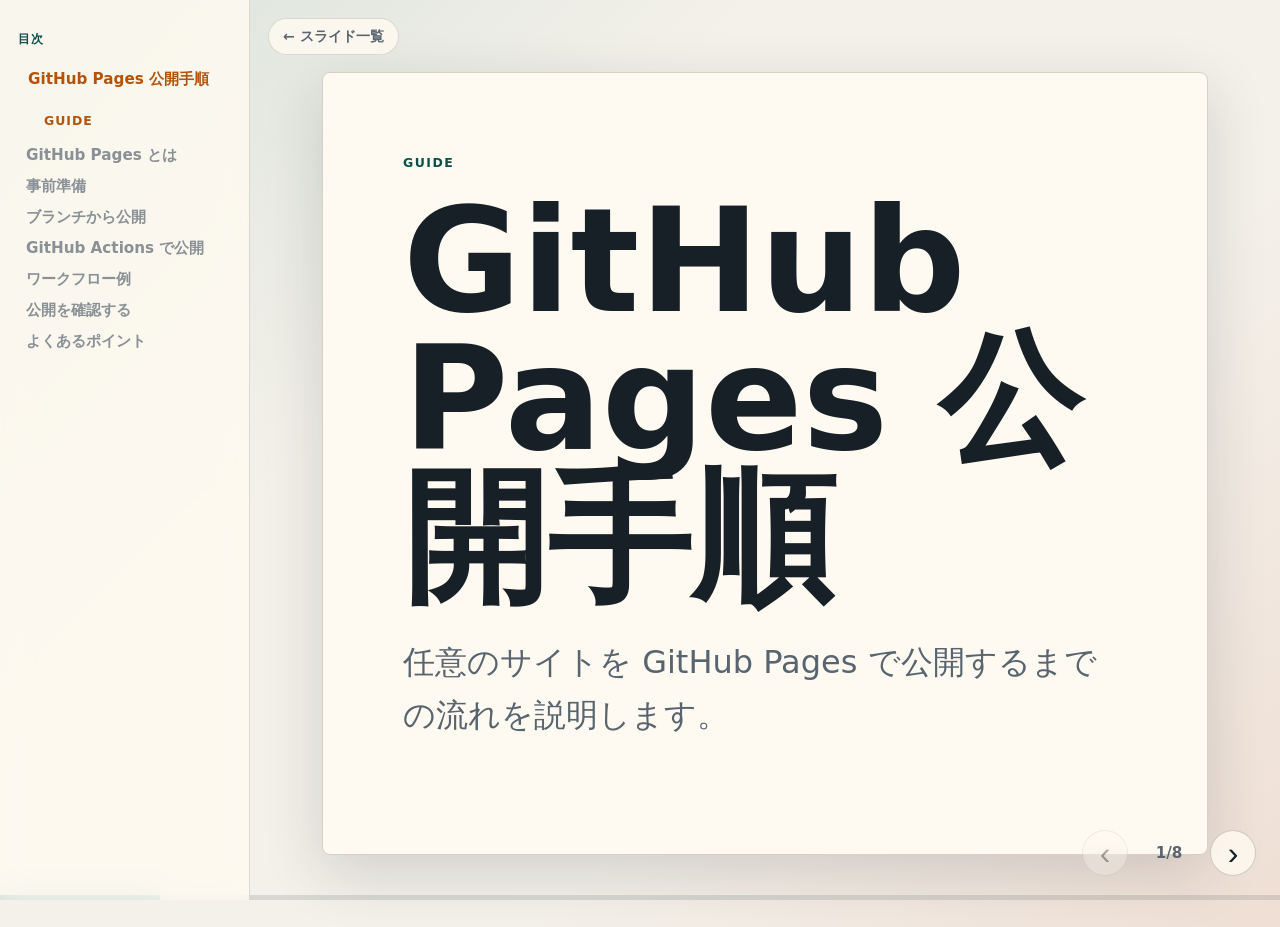
==== slides/github-pages/index.html @ f191fb9f "feat: toppage" ====
<!doctype html>
<html lang="ja">
  <head>
    <meta charset="utf-8" />
    <meta name="viewport" content="width=device-width, initial-scale=1" />
    <meta name="description" content="GitHub Pages で任意のサイトを公開する手順" />
    <title>GitHub Pages 公開手順</title>
    <link rel="stylesheet" href="../../styles.css" />
  </head>
  <body class="deck-page">
    <a class="back-link" href="../../">← スライド一覧</a>

    <aside class="toc" aria-label="スライド目次">
      <p class="toc-title">目次</p>
      <ol class="toc-list"></ol>
    </aside>

    <main class="deck" aria-live="polite">
      <section class="slide title-slide" data-title="Title">
        <p class="eyebrow">Guide</p>
        <h1>GitHub Pages 公開手順</h1>
        <p class="lead">任意のサイトを GitHub Pages で公開するまでの流れを説明します。</p>
      </section>

      <section class="slide" data-title="Overview">
        <p class="eyebrow">Overview</p>
        <h2>GitHub Pages とは</h2>
        <ul>
          <li>GitHub リポジトリから静的サイトを無料で公開できるサービスです。</li>
          <li>HTML / CSS / JavaScript など、ビルド済みのファイルをそのまま配信できます。</li>
          <li>公開 URL は <code>https://&lt;ユーザー名&gt;.github.io/&lt;リポジトリ名&gt;/</code> です。</li>
        </ul>
      </section>

      <section class="slide" data-title="Prepare">
        <p class="eyebrow">Step 1</p>
        <h2>事前準備</h2>
        <ol>
          <li>GitHub アカウントを作成する</li>
          <li>公開したいサイトのファイルを用意する</li>
          <li>GitHub にリポジトリを作成し、ファイルを push する</li>
        </ol>
        <p>トップページは <code>index.html</code> を置いた場所（通常はリポジトリ root）になります。</p>
      </section>

      <section class="slide" data-title="Branch">
        <p class="eyebrow">Step 2A</p>
        <h2>ブランチから公開</h2>
        <p>ビルド不要の静的サイト向けの簡単な方法です。</p>
        <ol>
          <li>リポジトリの <code>Settings</code> → <code>Pages</code> を開く</li>
          <li><code>Build and deployment</code> で <code>Deploy from a branch</code> を選ぶ</li>
          <li>Branch を <code>main</code>、Folder を <code>/ (root)</code> に設定</li>
          <li><code>Save</code> を押して数分待つ</li>
        </ol>
      </section>

      <section class="slide" data-title="Actions">
        <p class="eyebrow">Step 2B</p>
        <h2>GitHub Actions で公開</h2>
        <p>任意のフォルダ構成や、将来の自動デプロイに向いています。</p>
        <ol>
          <li><code>.github/workflows/</code> にワークフローを追加する</li>
          <li><code>main</code> ブランチへ push する</li>
          <li>Actions の実行が成功すると Pages に反映される</li>
        </ol>
        <p><code>Settings</code> → <code>Pages</code> の Source は <code>GitHub Actions</code> を選びます。</p>
      </section>

      <section class="slide" data-title="Workflow">
        <p class="eyebrow">Example</p>
        <h2>ワークフロー例</h2>
        <p>リポジトリ全体をそのまま公開する最小構成です。</p>
        <pre><code>name: Deploy static content to Pages

on:
  push:
    branches: ["main"]

permissions:
  contents: read
  pages: write
  id-token: write

jobs:
  deploy:
    runs-on: ubuntu-latest
    steps:
      - uses: actions/checkout@v4
      - uses: actions/configure-pages@v5
      - uses: actions/upload-pages-artifact@v3
        with:
          path: "."
      - uses: actions/deploy-pages@v5</code></pre>
      </section>

      <section class="slide" data-title="Verify">
        <p class="eyebrow">Step 3</p>
        <h2>公開を確認する</h2>
        <ol>
          <li><code>Settings</code> → <code>Pages</code> に表示される URL を開く</li>
          <li>Actions タブでデプロイが <code>success</code> になっているか確認する</li>
          <li>表示が古い場合は、数分待ってから再読み込みする</li>
        </ol>
        <p>更新が反映されないときは、ブラウザのキャッシュを消して確認してください。</p>
      </section>

      <section class="slide" data-title="Tips">
        <p class="eyebrow">Tips</p>
        <h2>よくあるポイント</h2>
        <ul>
          <li>公開対象は静的ファイルのみです（PHP や DB は動きません）。</li>
          <li>リポジトリが Private でも Pages 公開は可能です（プランにより制限あり）。</li>
          <li>サブディレクトリ配信では、リンクや画像パスを相対パスにすると安全です。</li>
          <li>複数デプロイが重なると古い版が表示されることがあります。Actions の最新成功版を確認してください。</li>
        </ul>
      </section>
    </main>

    <nav class="controls" aria-label="Slide controls">
      <button class="control" type="button" data-action="prev" aria-label="Previous slide">‹</button>
      <span class="counter" aria-label="Slide count">
        <span id="current-slide">1</span>/<span id="total-slides">1</span>
      </span>
      <button class="control" type="button" data-action="next" aria-label="Next slide">›</button>
    </nav>

    <div class="progress" aria-hidden="true">
      <div class="progress-bar"></div>
    </div>

    <script src="../../script.js"></script>
  </body>
</html>
---- styles.css ----
:root {
  color-scheme: light;
  --bg: #f4f1ea;
  --ink: #172026;
  --muted: #58646f;
  --accent: #0f766e;
  --accent-strong: #0b4f4a;
  --panel: #fffaf1;
  --line: #d8d0c3;
  --shadow: 0 18px 60px rgba(23, 32, 38, 0.16);
}

* {
  box-sizing: border-box;
}

body {
  min-height: 100vh;
  margin: 0;
  color: var(--ink);
  font-family:
    Inter, ui-sans-serif, system-ui, -apple-system, BlinkMacSystemFont, "Segoe UI",
    sans-serif;
  background:
    linear-gradient(135deg, rgba(15, 118, 110, 0.12), transparent 35%),
    linear-gradient(315deg, rgba(201, 88, 55, 0.12), transparent 34%),
    var(--bg);
}

.back-link {
  position: fixed;
  top: 18px;
  left: calc(250px + 18px);
  z-index: 3;
  padding: 8px 14px;
  border: 1px solid rgba(23, 32, 38, 0.14);
  border-radius: 999px;
  color: var(--muted);
  background: rgba(255, 250, 241, 0.82);
  font-size: 0.88rem;
  font-weight: 700;
  text-decoration: none;
  backdrop-filter: blur(10px);
}

.back-link:hover {
  color: var(--ink);
}

.catalog-page {
  padding: clamp(32px, 6vw, 72px);
}

.catalog-header {
  width: min(100%, 1280px);
  margin: 0 auto clamp(28px, 5vw, 48px);
}

.catalog-header h1 {
  max-width: none;
  font-size: clamp(3.2rem, 10vw, 6.5rem);
}

.catalog-lead {
  margin: 18px 0 0;
  max-width: 640px;
  color: var(--muted);
  font-size: clamp(1.1rem, 2.4vw, 1.45rem);
  line-height: 1.6;
}

.catalog {
  width: min(100%, 1280px);
  margin: 0 auto;
}

.catalog-grid {
  display: grid;
  grid-template-columns: repeat(3, 1fr);
  gap: clamp(18px, 3vw, 28px);
  margin: 0;
  padding: 0;
  list-style: none;
}

.deck-card {
  display: block;
  color: inherit;
  text-decoration: none;
}

.deck-card-cover {
  overflow: hidden;
  border: 1px solid var(--line);
  border-radius: 8px;
  background: var(--panel);
  box-shadow: var(--shadow);
  transition:
    transform 180ms ease-out,
    box-shadow 180ms ease-out;
}

.deck-card-frame {
  container-type: inline-size;
  position: relative;
  aspect-ratio: 1040 / 680;
  overflow: hidden;
}

.deck-card-slide {
  position: absolute;
  top: 0;
  left: 0;
  display: flex;
  flex-direction: column;
  justify-content: center;
  align-items: flex-start;
  width: 1040px;
  height: 680px;
  padding: 80px;
  border: 0;
  border-radius: 0;
  box-shadow: none;
  transform-origin: top left;
  transform: scale(calc(100cqw / 1040px));
}

.deck-card-slide .eyebrow {
  margin-bottom: 18px;
  font-size: 12.48px;
}

.deck-card-slide h1 {
  max-width: 12ch;
  font-size: 144px;
  line-height: 0.96;
}

.deck-card-slide .lead {
  margin-top: 30px;
  max-width: 760px;
  font-size: 32px;
  line-height: 1.65;
}

.deck-card:hover .deck-card-cover,
.deck-card:focus-visible .deck-card-cover {
  transform: translateY(-4px);
  box-shadow: 0 22px 70px rgba(23, 32, 38, 0.2);
}

.deck-card-label {
  display: block;
  margin: 12px 4px 0;
  color: var(--ink);
  font-size: 0.95rem;
  font-weight: 700;
}

.catalog-error {
  color: var(--muted);
  font-size: 1rem;
}

.toc {
  position: fixed;
  top: 0;
  bottom: 0;
  left: 0;
  z-index: 2;
  width: 250px;
  padding: 32px 18px;
  border-right: 1px solid rgba(23, 32, 38, 0.14);
  background: rgba(255, 250, 241, 0.82);
  backdrop-filter: blur(14px);
}

.toc-title {
  margin: 0 0 18px;
  color: var(--accent-strong);
  font-size: 0.78rem;
  font-weight: 800;
  letter-spacing: 0.12em;
  line-height: 1.2;
  text-transform: uppercase;
}

.toc-list {
  display: grid;
  gap: 1px;
  margin: 0;
  padding: 0;
  list-style: none;
}

.toc-section {
  padding: 1px 0;
  overflow: hidden;
}

.toc-summary {
  display: block;
  list-style: none;
  min-height: 28px;
  padding: 4px 8px;
  color: rgba(88, 100, 111, 0.7);
  font-size: 0.95rem;
  font-weight: 800;
  line-height: 1.3;
  cursor: pointer;
}

.toc-summary::marker,
.toc-summary::-webkit-details-marker {
  display: none;
}

.toc-section.is-active > .toc-summary {
  color: #b45309;
  transform: translateX(2px);
}

.toc-link {
  width: calc(100% - 18px);
  min-height: 26px;
  margin-left: 18px;
  padding: 2px 8px 5px;
  border: 0;
  color: rgba(88, 100, 111, 0.62);
  background: transparent;
  font: inherit;
  font-size: 0.78rem;
  font-weight: 700;
  letter-spacing: 0.08em;
  line-height: 1.25;
  text-align: left;
  text-transform: uppercase;
  cursor: pointer;
}

.toc-summary:hover,
.toc-link:hover {
  color: var(--ink);
}

.toc-link.is-active {
  color: #b45309;
}

.deck {
  display: grid;
  min-height: 100vh;
  padding: clamp(24px, 6vw, 72px) clamp(24px, 6vw, 72px)
    clamp(24px, 6vw, 72px) calc(250px + clamp(24px, 6vw, 72px));
  place-items: center;
}

.slide {
  display: none;
  width: min(100%, 1040px);
  min-height: min(68vh, 680px);
  padding: clamp(32px, 7vw, 80px);
  border: 1px solid var(--line);
  border-radius: 8px;
  background: var(--panel);
  box-shadow: var(--shadow);
}

.slide.is-active {
  display: flex;
  flex-direction: column;
  justify-content: center;
  animation: fade-in 180ms ease-out;
}

.title-slide {
  align-items: flex-start;
}

.eyebrow {
  margin: 0 0 18px;
  color: var(--accent-strong);
  font-size: 0.78rem;
  font-weight: 800;
  letter-spacing: 0.12em;
  text-transform: uppercase;
}

h1,
h2 {
  max-width: 12ch;
  margin: 0;
  letter-spacing: 0;
  line-height: 0.96;
}

h1 {
  font-size: clamp(4rem, 12vw, 9rem);
}

h2 {
  font-size: clamp(2.7rem, 7vw, 5.7rem);
}

p,
li {
  max-width: 760px;
  color: var(--muted);
  font-size: clamp(1.15rem, 2.5vw, 1.7rem);
  line-height: 1.65;
}

.lead {
  margin-top: 30px;
  font-size: clamp(1.35rem, 3vw, 2rem);
}

ul,
ol {
  display: grid;
  gap: 18px;
  margin: 34px 0 0;
  padding-left: 1.35em;
}

code {
  border-radius: 5px;
  background: rgba(15, 118, 110, 0.1);
  color: var(--accent-strong);
  font-size: 0.92em;
}

pre {
  max-width: 100%;
  margin: 28px 0 0;
  overflow-x: auto;
  border: 1px solid var(--line);
  border-radius: 8px;
  background: #172026;
  color: #f7efe1;
}

pre code {
  display: block;
  padding: 20px;
  background: transparent;
  color: inherit;
  font-size: clamp(0.82rem, 1.8vw, 1.05rem);
  line-height: 1.55;
}

.controls {
  position: fixed;
  right: 24px;
  bottom: 24px;
  display: flex;
  align-items: center;
  gap: 12px;
}

.control {
  width: 46px;
  height: 46px;
  border: 1px solid rgba(23, 32, 38, 0.2);
  border-radius: 50%;
  color: var(--ink);
  background: rgba(255, 250, 241, 0.82);
  font-size: 2rem;
  line-height: 1;
  cursor: pointer;
  backdrop-filter: blur(10px);
}

.control:disabled {
  cursor: not-allowed;
  opacity: 0.35;
}

.counter {
  min-width: 58px;
  color: var(--muted);
  font-size: 0.95rem;
  font-weight: 700;
  text-align: center;
}

.progress {
  position: fixed;
  right: 0;
  bottom: 0;
  left: 0;
  height: 5px;
  background: rgba(23, 32, 38, 0.12);
}

.progress-bar {
  width: 0;
  height: 100%;
  background: var(--accent);
  transition: width 180ms ease-out;
}

@keyframes fade-in {
  from {
    opacity: 0;
    transform: translateY(6px);
  }

  to {
    opacity: 1;
    transform: translateY(0);
  }
}

@media (max-width: 720px) {
  .back-link {
    top: 12px;
    left: 12px;
  }

  .catalog-page {
    padding: 24px 18px 40px;
  }

  .catalog-grid {
    grid-template-columns: 1fr;
  }

  .toc {
    position: sticky;
    top: 0;
    width: 100%;
    max-height: 34vh;
    padding: 16px 18px;
    overflow-y: auto;
    border-right: 0;
    border-bottom: 1px solid rgba(23, 32, 38, 0.14);
  }

  .toc-title {
    margin-bottom: 10px;
  }

  .toc-list {
    grid-auto-flow: column;
    grid-auto-columns: minmax(108px, 1fr);
    overflow-x: auto;
    padding-bottom: 4px;
  }

  .toc-link {
    min-height: 26px;
    white-space: normal;
  }

  .deck {
    align-items: start;
    padding: 18px;
    padding-bottom: 92px;
  }

  .slide {
    min-height: calc(100vh - 116px);
    padding: 28px;
  }

  h1 {
    font-size: clamp(3.4rem, 18vw, 5.8rem);
  }

  h2 {
    font-size: clamp(2.25rem, 13vw, 3.7rem);
  }

  .controls {
    right: 16px;
    bottom: 18px;
  }
}
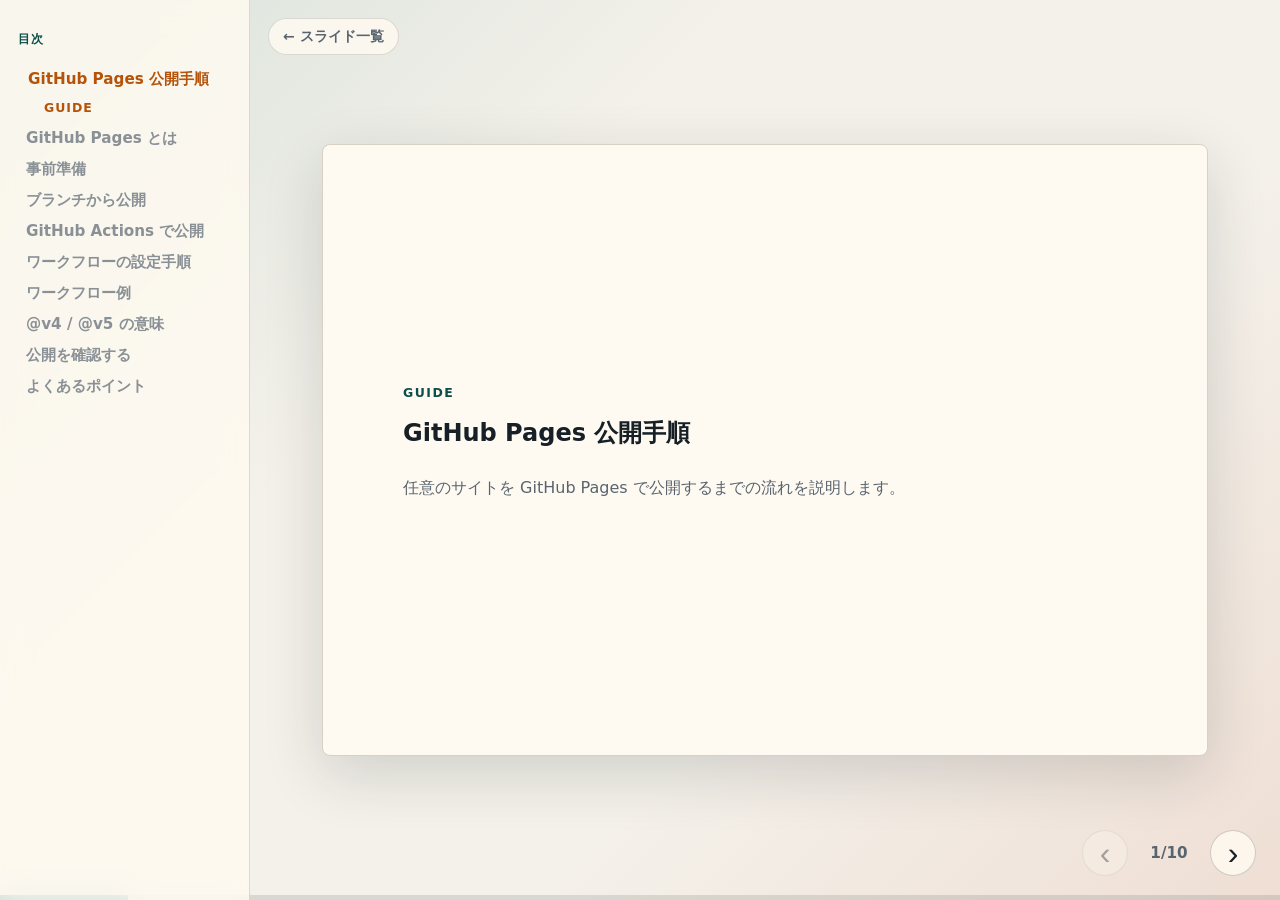
==== commit cfbb3154: "fix: github actions setting" ====
--- a/slides/github-pages/index.html
+++ b/slides/github-pages/index.html
@@ -67,6 +67,19 @@
         <p><code>Settings</code> → <code>Pages</code> の Source は <code>GitHub Actions</code> を選びます。</p>
       </section>
 
+      <section class="slide" data-title="Workflow Setup">
+        <p class="eyebrow">Step 2B — Detail</p>
+        <h2>ワークフローの設定手順</h2>
+        <ol>
+          <li>リポジトリ root に <code>.github/workflows/</code> フォルダを作成する</li>
+          <li>その中に <code>deploy.yml</code>（名前は任意）を作成する</li>
+          <li><code>Settings</code> → <code>Pages</code> → <code>Source</code> を <code>GitHub Actions</code> に変更する</li>
+          <li>ファイルを <code>main</code> ブランチへ push する</li>
+          <li><code>Actions</code> タブで実行状況を確認する</li>
+        </ol>
+        <p>初回 push 後に自動でジョブが起動し、成功すると Pages に反映されます。</p>
+      </section>
+
       <section class="slide" data-title="Workflow">
         <p class="eyebrow">Example</p>
         <h2>ワークフロー例</h2>
@@ -92,6 +105,18 @@
         with:
           path: "."
       - uses: actions/deploy-pages@v5</code></pre>
+      </section>
+
+      <section class="slide" data-title="Action Versions">
+        <p class="eyebrow">Note</p>
+        <h2>@v4 / @v5 の意味</h2>
+        <p><code>uses: actions/checkout@v4</code> の <code>@v4</code> は、使用する Action のバージョンを指定するタグです。</p>
+        <ul>
+          <li>GitHub Actions の各ステップは <strong>Action</strong> と呼ばれる再利用可能な処理単位です。</li>
+          <li><code>@v4</code> や <code>@v5</code> はそのメジャーバージョンを示し、破壊的変更が入ると番号が上がります。</li>
+          <li>バージョンを固定することで、予期しない挙動の変化を防げます。</li>
+          <li><code>@main</code> や <code>@latest</code> で常に最新を使うこともできますが、安定性のためバージョン固定が推奨です。</li>
+        </ul>
       </section>
 
       <section class="slide" data-title="Verify">
@@ -131,4 +156,4 @@
 
     <script src="../../script.js"></script>
   </body>
-</html>
+</html>
--- a/styles.css
+++ b/styles.css
@@ -131,8 +131,8 @@
 }
 
 .deck-card-slide h1 {
-  max-width: 12ch;
-  font-size: 144px;
+  max-width: 30ch;
+  font-size: 80px;
   line-height: 0.96;
 }
 
@@ -288,31 +288,23 @@
 
 h1,
 h2 {
-  max-width: 12ch;
+  max-width: 30ch;
   margin: 0;
   letter-spacing: 0;
   line-height: 0.96;
-}
-
-h1 {
-  font-size: clamp(4rem, 12vw, 9rem);
-}
-
-h2 {
-  font-size: clamp(2.7rem, 7vw, 5.7rem);
 }
 
 p,
 li {
   max-width: 760px;
   color: var(--muted);
-  font-size: clamp(1.15rem, 2.5vw, 1.7rem);
+  /* font-size: clamp(1.15rem, 2.5vw, 1.7rem); */
   line-height: 1.65;
 }
 
 .lead {
   margin-top: 30px;
-  font-size: clamp(1.35rem, 3vw, 2rem);
+  /* font-size: clamp(1.35rem, 3vw, 2rem); */
 }
 
 ul,
@@ -471,6 +463,18 @@
   h2 {
     font-size: clamp(2.25rem, 13vw, 3.7rem);
   }
+ 
+  .slide h1 {
+    font-size: clamp(2rem, 12vw, 3.5rem);
+  }
+ 
+  .slide h2 {
+    font-size: clamp(1.6rem, 9vw, 2.6rem);
+  }
+
+  .title-slide h1 {
+    font-size: clamp(1.4rem, 8vw, 2.5rem);
+  }
 
   .controls {
     right: 16px;
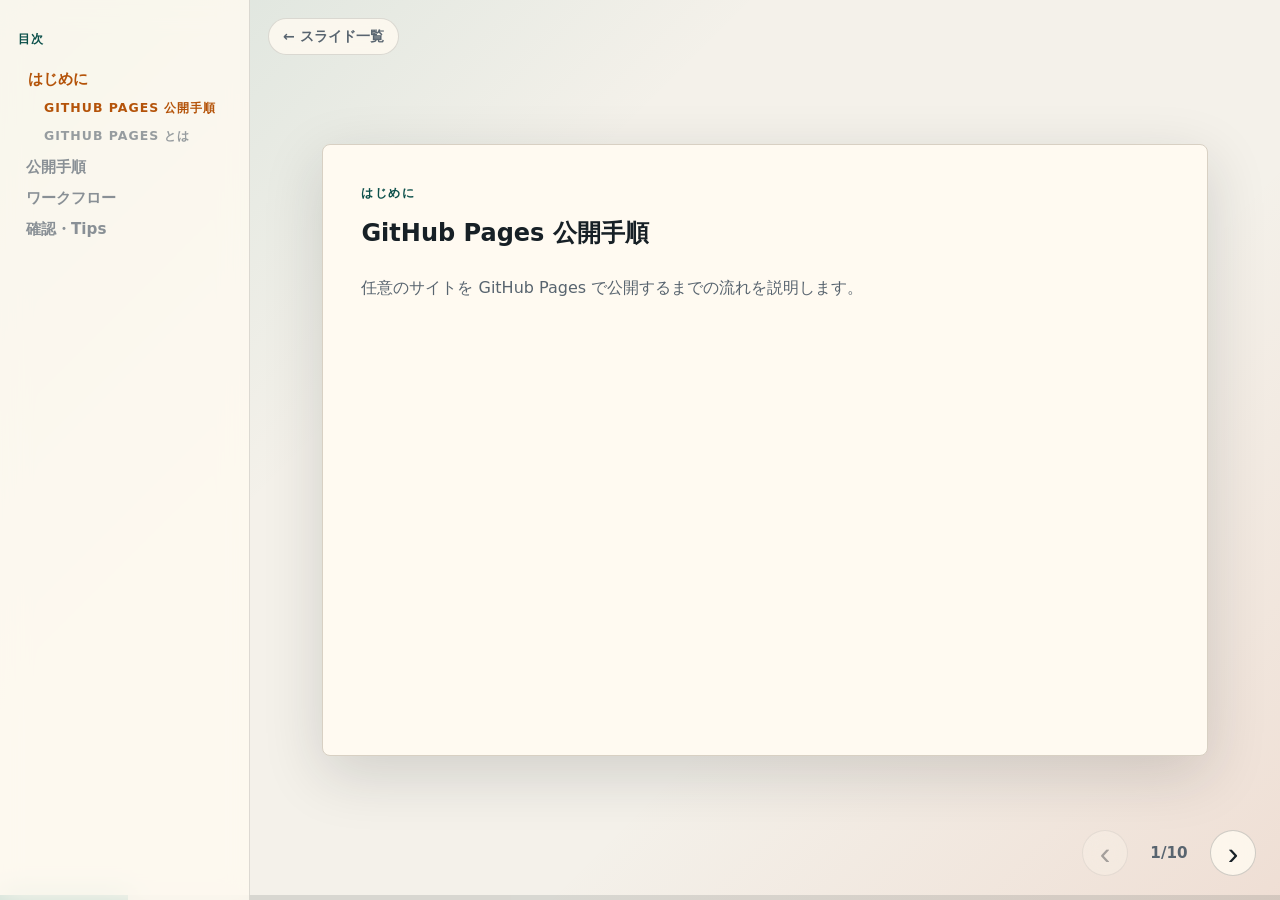
==== commit afad1737: "feat: wpt slide" ====
--- a/slides/github-pages/index.html
+++ b/slides/github-pages/index.html
@@ -16,15 +16,15 @@
     </aside>
 
     <main class="deck" aria-live="polite">
-      <section class="slide title-slide" data-title="Title">
-        <p class="eyebrow">Guide</p>
-        <h1>GitHub Pages 公開手順</h1>
+      <section class="slide title-slide" data-title="Title" data-group="はじめに">
+        <p class="eyebrow">はじめに</p>
+        <h1 class="title">GitHub Pages 公開手順</h1>
         <p class="lead">任意のサイトを GitHub Pages で公開するまでの流れを説明します。</p>
       </section>
 
-      <section class="slide" data-title="Overview">
-        <p class="eyebrow">Overview</p>
-        <h2>GitHub Pages とは</h2>
+      <section class="slide" data-title="Overview" data-group="はじめに">
+        <p class="eyebrow">はじめに</p>
+        <h2 class="title">GitHub Pages とは</h2>
         <ul>
           <li>GitHub リポジトリから静的サイトを無料で公開できるサービスです。</li>
           <li>HTML / CSS / JavaScript など、ビルド済みのファイルをそのまま配信できます。</li>
@@ -32,9 +32,9 @@
         </ul>
       </section>
 
-      <section class="slide" data-title="Prepare">
-        <p class="eyebrow">Step 1</p>
-        <h2>事前準備</h2>
+      <section class="slide" data-title="Prepare" data-group="公開手順">
+        <p class="eyebrow">公開手順</p>
+        <h2 class="title">事前準備</h2>
         <ol>
           <li>GitHub アカウントを作成する</li>
           <li>公開したいサイトのファイルを用意する</li>
@@ -43,9 +43,9 @@
         <p>トップページは <code>index.html</code> を置いた場所（通常はリポジトリ root）になります。</p>
       </section>
 
-      <section class="slide" data-title="Branch">
-        <p class="eyebrow">Step 2A</p>
-        <h2>ブランチから公開</h2>
+      <section class="slide" data-title="Branch" data-group="公開手順">
+        <p class="eyebrow">公開手順</p>
+        <h2 class="title">ブランチから公開</h2>
         <p>ビルド不要の静的サイト向けの簡単な方法です。</p>
         <ol>
           <li>リポジトリの <code>Settings</code> → <code>Pages</code> を開く</li>
@@ -55,9 +55,9 @@
         </ol>
       </section>
 
-      <section class="slide" data-title="Actions">
-        <p class="eyebrow">Step 2B</p>
-        <h2>GitHub Actions で公開</h2>
+      <section class="slide" data-title="Actions" data-group="公開手順">
+        <p class="eyebrow">公開手順</p>
+        <h2 class="title">GitHub Actions で公開</h2>
         <p>任意のフォルダ構成や、将来の自動デプロイに向いています。</p>
         <ol>
           <li><code>.github/workflows/</code> にワークフローを追加する</li>
@@ -67,9 +67,9 @@
         <p><code>Settings</code> → <code>Pages</code> の Source は <code>GitHub Actions</code> を選びます。</p>
       </section>
 
-      <section class="slide" data-title="Workflow Setup">
-        <p class="eyebrow">Step 2B — Detail</p>
-        <h2>ワークフローの設定手順</h2>
+      <section class="slide" data-title="Workflow Setup" data-group="ワークフロー">
+        <p class="eyebrow">ワークフロー</p>
+        <h2 class="title">ワークフローの設定手順</h2>
         <ol>
           <li>リポジトリ root に <code>.github/workflows/</code> フォルダを作成する</li>
           <li>その中に <code>deploy.yml</code>（名前は任意）を作成する</li>
@@ -80,9 +80,9 @@
         <p>初回 push 後に自動でジョブが起動し、成功すると Pages に反映されます。</p>
       </section>
 
-      <section class="slide" data-title="Workflow">
-        <p class="eyebrow">Example</p>
-        <h2>ワークフロー例</h2>
+      <section class="slide" data-title="Workflow" data-group="ワークフロー">
+        <p class="eyebrow">ワークフロー</p>
+        <h2 class="title">ワークフロー例</h2>
         <p>リポジトリ全体をそのまま公開する最小構成です。</p>
         <pre><code>name: Deploy static content to Pages
 
@@ -107,9 +107,9 @@
       - uses: actions/deploy-pages@v5</code></pre>
       </section>
 
-      <section class="slide" data-title="Action Versions">
-        <p class="eyebrow">Note</p>
-        <h2>@v4 / @v5 の意味</h2>
+      <section class="slide" data-title="Action Versions" data-group="ワークフロー">
+        <p class="eyebrow">ワークフロー</p>
+        <h2 class="title">@v4 / @v5 の意味</h2>
         <p><code>uses: actions/checkout@v4</code> の <code>@v4</code> は、使用する Action のバージョンを指定するタグです。</p>
         <ul>
           <li>GitHub Actions の各ステップは <strong>Action</strong> と呼ばれる再利用可能な処理単位です。</li>
@@ -119,9 +119,9 @@
         </ul>
       </section>
 
-      <section class="slide" data-title="Verify">
-        <p class="eyebrow">Step 3</p>
-        <h2>公開を確認する</h2>
+      <section class="slide" data-title="Verify" data-group="確認・Tips">
+        <p class="eyebrow">確認・Tips</p>
+        <h2 class="title">公開を確認する</h2>
         <ol>
           <li><code>Settings</code> → <code>Pages</code> に表示される URL を開く</li>
           <li>Actions タブでデプロイが <code>success</code> になっているか確認する</li>
@@ -130,9 +130,9 @@
         <p>更新が反映されないときは、ブラウザのキャッシュを消して確認してください。</p>
       </section>
 
-      <section class="slide" data-title="Tips">
-        <p class="eyebrow">Tips</p>
-        <h2>よくあるポイント</h2>
+      <section class="slide" data-title="Tips" data-group="確認・Tips">
+        <p class="eyebrow">確認・Tips</p>
+        <h2 class="title">よくあるポイント</h2>
         <ul>
           <li>公開対象は静的ファイルのみです（PHP や DB は動きません）。</li>
           <li>リポジトリが Private でも Pages 公開は可能です（プランにより制限あり）。</li>
--- a/styles.css
+++ b/styles.css
@@ -259,7 +259,7 @@
   display: none;
   width: min(100%, 1040px);
   min-height: min(68vh, 680px);
-  padding: clamp(32px, 7vw, 80px);
+  padding: clamp(16px, 3vw, 40px);
   border: 1px solid var(--line);
   border-radius: 8px;
   background: var(--panel);
@@ -269,7 +269,7 @@
 .slide.is-active {
   display: flex;
   flex-direction: column;
-  justify-content: center;
+  justify-content: flex-start;
   animation: fade-in 180ms ease-out;
 }
 
@@ -480,5 +480,4 @@
     right: 16px;
     bottom: 18px;
   }
-}
-
+}
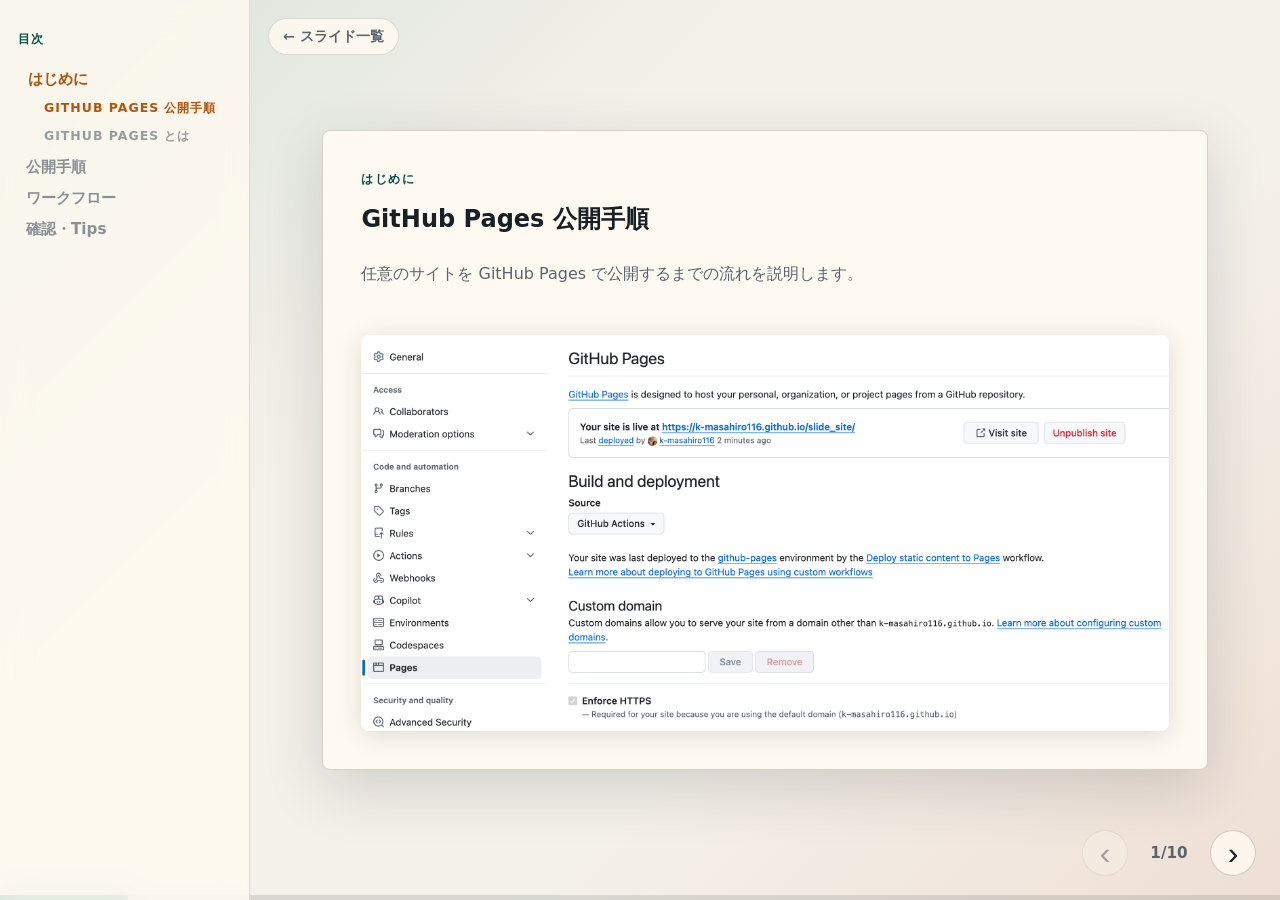
==== commit 09b35f8d: "fix: wpt slide reduced" ====
--- a/slides/github-pages/index.html
+++ b/slides/github-pages/index.html
@@ -20,6 +20,10 @@
         <p class="eyebrow">はじめに</p>
         <h1 class="title">GitHub Pages 公開手順</h1>
         <p class="lead">任意のサイトを GitHub Pages で公開するまでの流れを説明します。</p>
+        <div class="image-container">
+          <img src="../../images/github_discription.png" alt="GitHub Pages の説明図"
+               style="max-width:100%; max-height:400px; border-radius:8px; box-shadow:0 4px 24px rgba(23,32,38,0.14);" />
+        </div>
       </section>
 
       <section class="slide" data-title="Overview" data-group="はじめに">
--- a/styles.css
+++ b/styles.css
@@ -286,6 +286,14 @@
   text-transform: uppercase;
 }
 
+.image-container {
+  display:flex;
+  justify-content:center;
+  margin-top:32px;
+  margin-left:auto;
+  margin-right:auto;
+}
+
 h1,
 h2 {
   max-width: 30ch;
